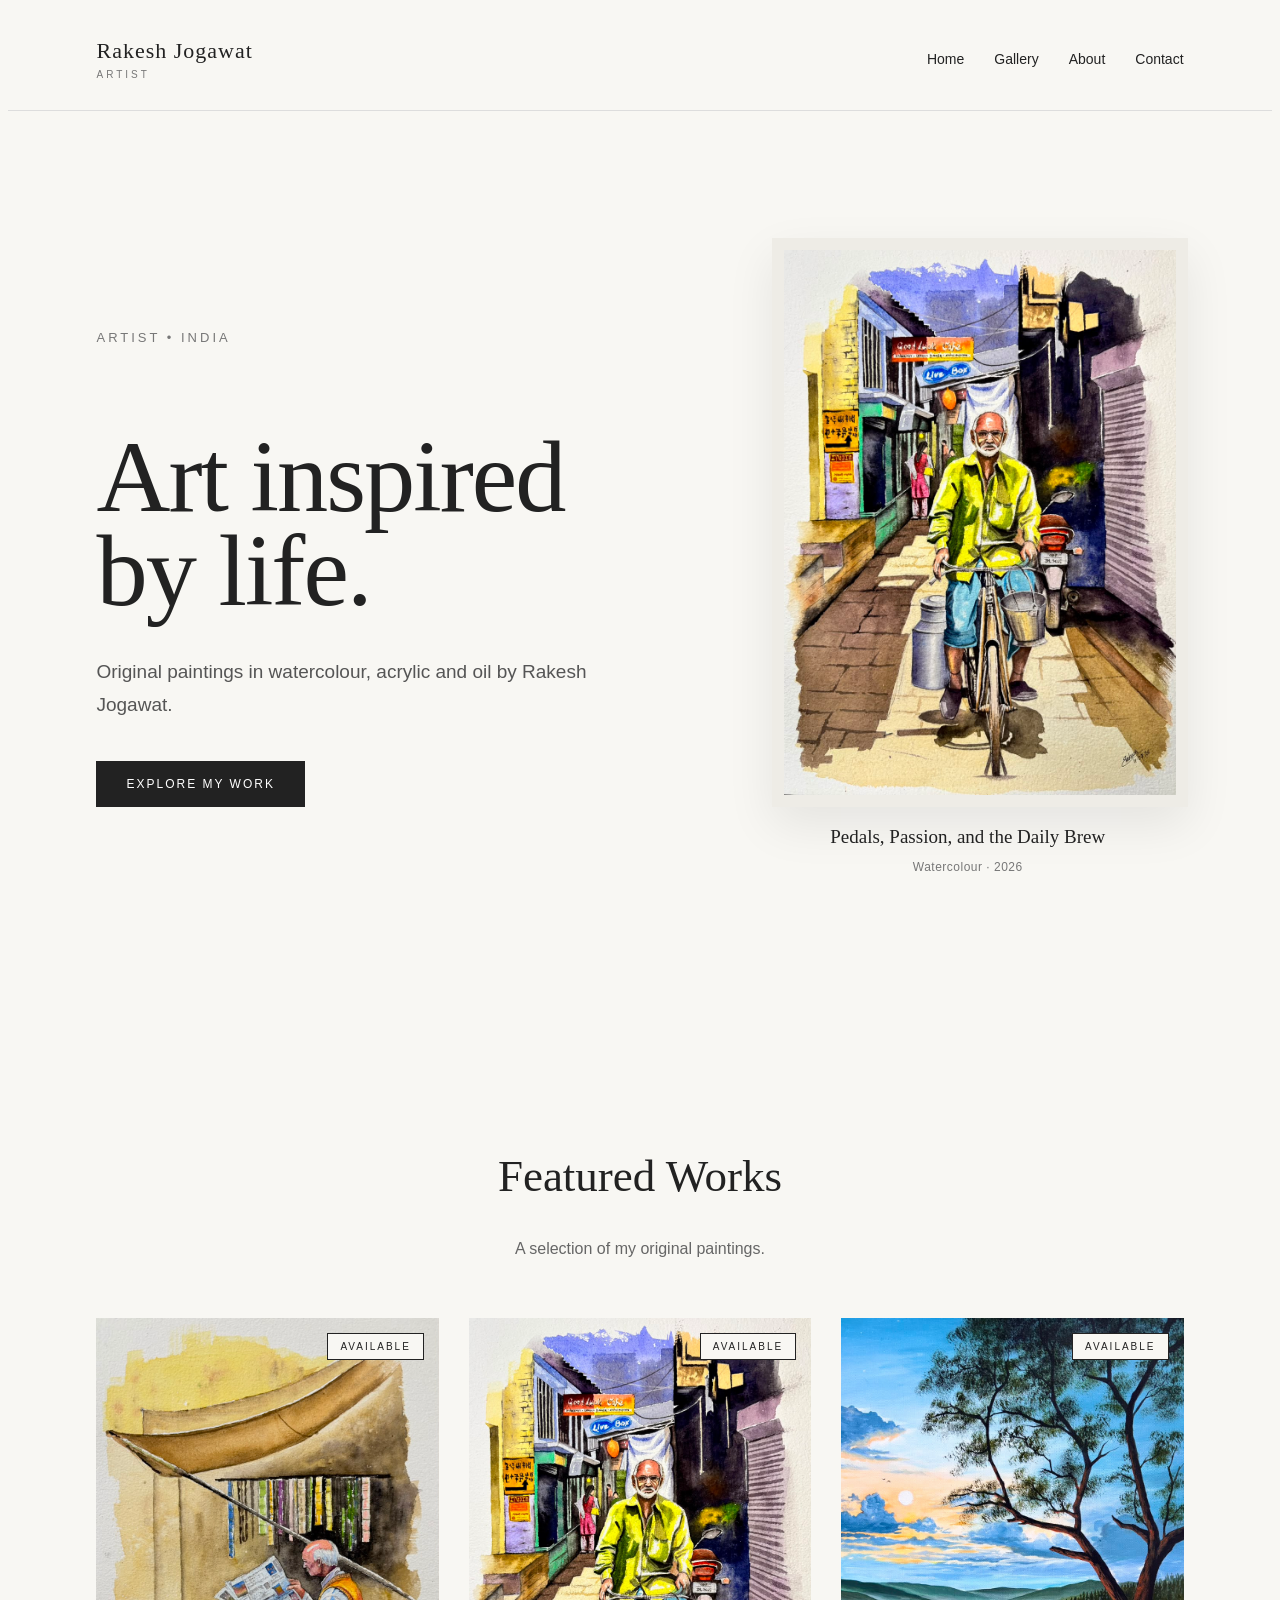
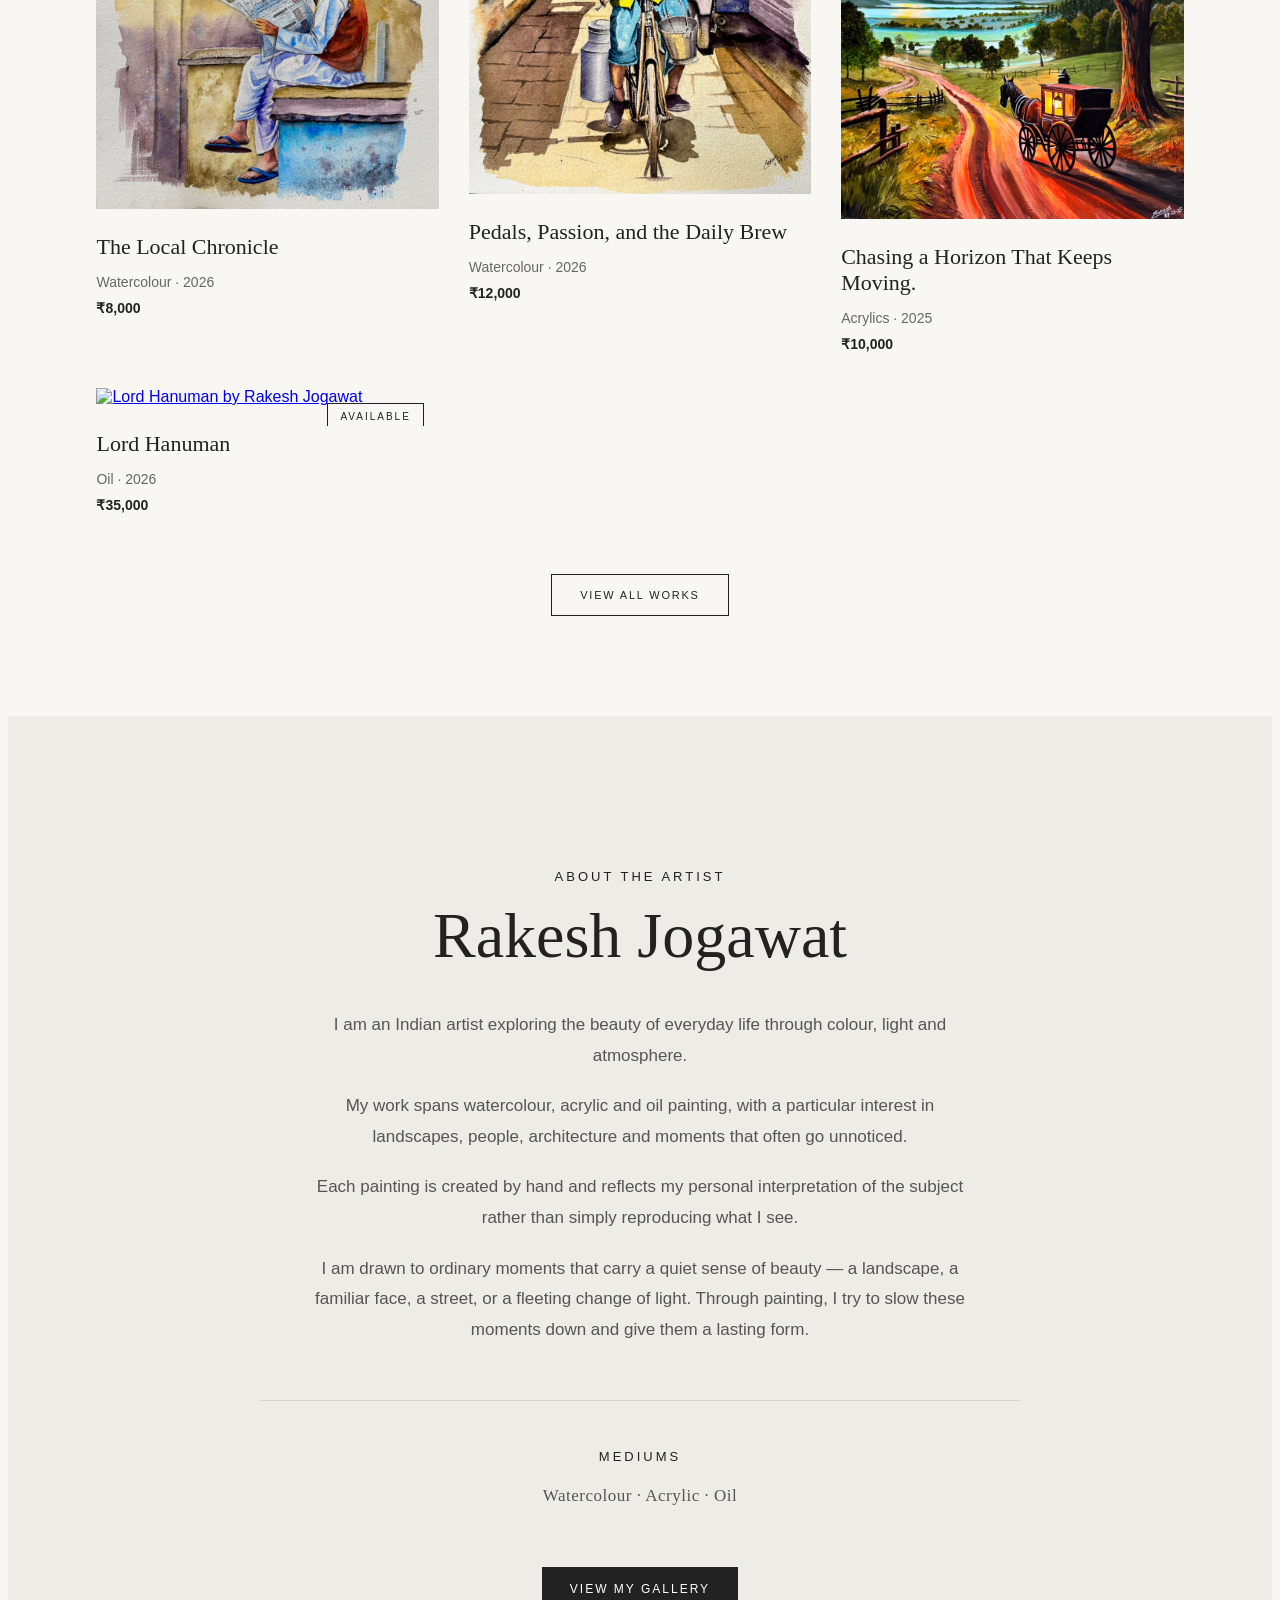
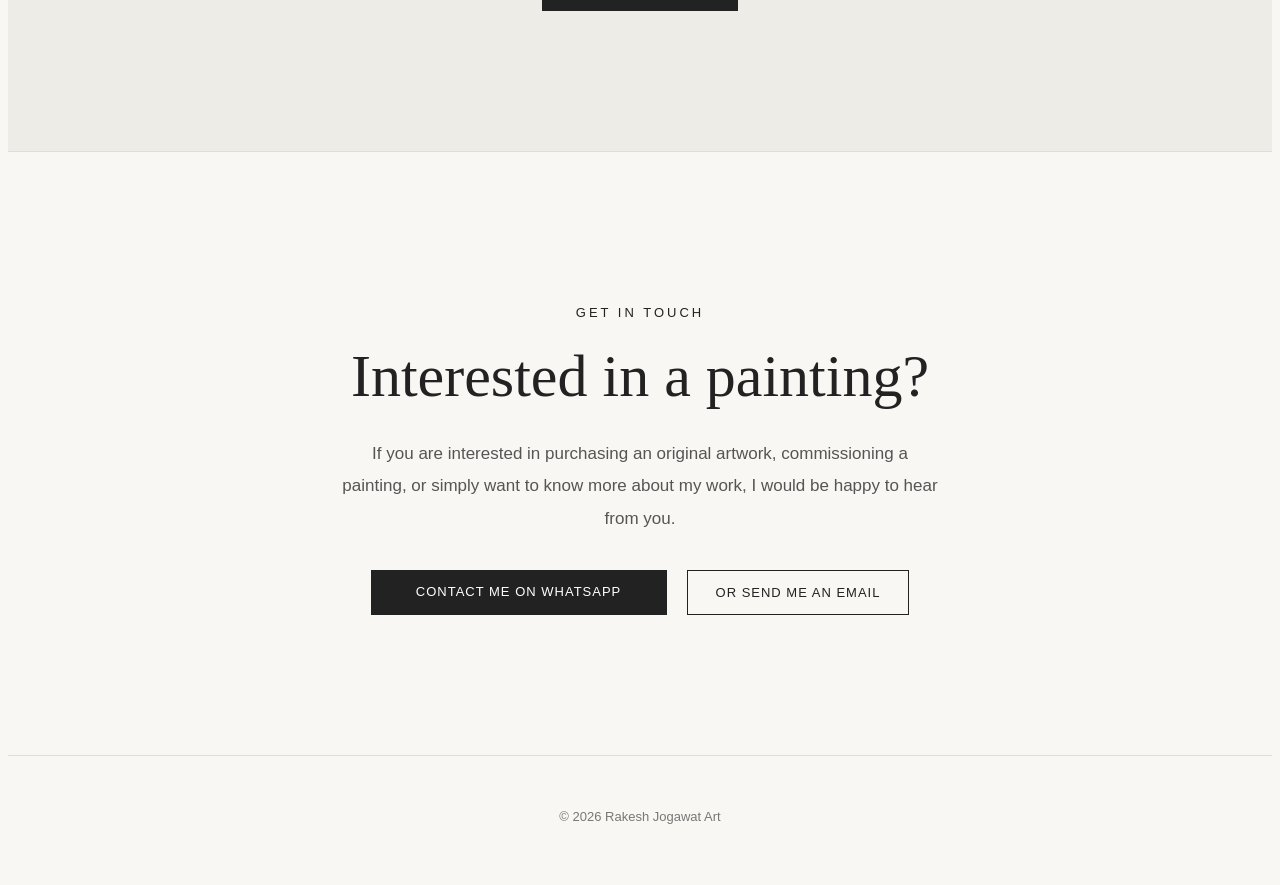
==== index.html @ c438cba0 "Add files via upload" ====
<!DOCTYPE html>
<html lang="en">

<head>

    <meta charset="UTF-8">

    <meta name="viewport" content="width=device-width, initial-scale=1.0">

    <title>Rakesh Jogawat | Artist</title>
    <meta
    name="description"
    content="Official website of Indian artist Rakesh Jogawat, featuring original watercolour, acrylic and oil paintings."
>

<meta
    name="keywords"
    content="Rakesh Jogawat, Indian artist, original paintings, watercolour paintings, acrylic paintings, oil paintings, Indian art"
>
<!-- Social Media Preview -->

<meta property="og:title" content="Rakesh Jogawat | Artist">

<meta
    property="og:description"
    content="Original watercolour, acrylic and oil paintings by Indian artist Rakesh Jogawat."
>

<meta
    property="og:image"
    content="images/painting2.jpeg"
>

<meta
    property="og:type"
    content="website"
>

<meta
    property="og:site_name"
    content="Rakesh Jogawat Art"
>

    <link rel="stylesheet" href="style.css">

</head>


<body>


<header>

    <div class="logo">

        Rakesh Jogawat

        <span>Artist</span>

    </div>


    <nav>

        <a href="index.html">Home</a>

        <a href="gallery.html">Gallery</a>

        <a href="#about">About</a>

        <a href="#contact">Contact</a>

    </nav>

</header>



<main>


    <!-- =========================
         HERO SECTION
    ========================== -->
<section class="hero">

    <div class="hero-text">

        <p class="small-heading">
            ARTIST • INDIA
        </p>

        <h1>
            Art inspired<br>
            by life.
        </h1>

        <p class="intro">
            Original paintings in watercolour,
            acrylic and oil by Rakesh Jogawat.
        </p>

        <a
            href="#gallery"
            class="hero-button"
        >
            EXPLORE MY WORK
        </a>

    </div>

<div class="hero-artwork">

    <a
        href="artwork.html?id=pedals-passion-daily-brew"
        class="hero-artwork-link"
    >

        <img
            src="images/painting2.jpeg"
            alt="Pedals, Passion, and the Daily Brew by Rakesh Jogawat"
        >

        <div class="hero-caption">

            <h3>
                Pedals, Passion, and the Daily Brew
            </h3>

            <p>
                Watercolour · 2026
            </p>

        </div>

    </a>

</div>
    </div>

</section>


    <!-- =========================
         FEATURED WORKS
    ========================== -->

<section
    class="featured"
    id="gallery"
>

    <h2>
        Featured Works
    </h2>


    <p class="section-description">
        A selection of my original paintings.
    </p>


  <div
    class="gallery"
    id="featured-gallery"
>
</div>


<a
    href="gallery.html"
    class="featured-gallery-button"
>
    VIEW ALL WORKS
</a>

</section>

    <!-- =========================
         ABOUT SECTION
    ========================== -->

    <section
        class="about"
        id="about"
    >

        <div class="about-text">


            <p class="small-heading">
                ABOUT THE ARTIST
            </p>


            <h2>
                Rakesh Jogawat
            </h2>


            <p>
                I am an Indian artist exploring the beauty of
                everyday life through colour, light and atmosphere.
            </p>


            <p>
                My work spans watercolour, acrylic and oil painting,
                with a particular interest in landscapes, people,
                architecture and moments that often go unnoticed.
            </p>


            <p>
                Each painting is created by hand and reflects my
                personal interpretation of the subject rather than
                simply reproducing what I see.
            </p>


            <p>
                I am drawn to ordinary moments that carry a quiet sense
                of beauty — a landscape, a familiar face, a street,
                or a fleeting change of light. Through painting, I try
                to slow these moments down and give them a lasting form.
            </p>



            <!-- Mediums -->

            <div class="about-mediums">

                <p class="small-heading">
                    MEDIUMS
                </p>


                <p class="medium-list">
                    Watercolour · Acrylic · Oil
                </p>

            </div>



            <!-- Gallery Button -->

            <a
                href="gallery.html"
                class="about-button"
            >
                VIEW MY GALLERY
            </a>


        </div>

    </section>



    <!-- =========================
         CONTACT SECTION
    ========================== -->

    <section
        class="contact"
        id="contact"
    >

        <div class="contact-text">


            <p class="small-heading">
                GET IN TOUCH
            </p>


            <h2>
                Interested in a painting?
            </h2>


            <p>
                If you are interested in purchasing an original artwork,
                commissioning a painting, or simply want to know more
                about my work, I would be happy to hear from you.
            </p>



          <div class="contact-links">

    <a
        href="https://wa.me/918005647209"
        target="_blank"
        class="contact-button"
    >
        CONTACT ME ON WHATSAPP
    </a>

    <a
        href="mailto:rakeshjogawat11@gmail.com"
        class="email-link"
    >
        OR SEND ME AN EMAIL
    </a>

</div>
        </div>

    </section>


</main>



<!-- =========================
     FOOTER
========================== -->

<footer>

    <p>
        © 2026 Rakesh Jogawat Art
    </p>

</footer>
<script src="artworks.js"></script>
<script src="script.js"></script>

</body>

</html>
---- style.css ----
```css
/* ================================
   RESET
================================ */

* {
    margin: 0;
    padding: 0;
    box-sizing: border-box;
}


/* ================================
   BODY
================================ */

body {
    font-family: Arial, sans-serif;
    color: #222;
    background: #f8f7f3;
}


/* ================================
   HEADER
================================ */

header {
    display: flex;
    justify-content: space-between;
    align-items: center;
    padding: 30px 7%;
    border-bottom: 1px solid #ddd;
}

.logo {
    font-family: Georgia, serif;
    font-size: 22px;
    font-weight: normal;
    letter-spacing: 1px;
}

.logo span {
    display: block;
    font-family: Arial, sans-serif;
    font-size: 10px;
    letter-spacing: 3px;
    text-transform: uppercase;
    margin-top: 5px;
    color: #777;
}

nav {
    display: flex;
    gap: 30px;
}

nav a {
    text-decoration: none;
    color: #222;
    font-size: 14px;
}

nav a:hover {
    color: #777;
}


/* ================================
   HERO SECTION
================================ */

.hero {
    min-height: 70vh;
    display: flex;
    align-items: center;
    padding: 80px 7%;
}

.hero-text {
    max-width: 650px;
}

.small-heading {
    font-size: 13px;
    letter-spacing: 3px;
    margin-bottom: 25px;
}

h1 {
    font-family: Georgia, serif;
    font-size: clamp(50px, 7vw, 100px);
    line-height: 0.95;
    font-weight: normal;
    margin-bottom: 35px;
}

.intro {
    font-size: 18px;
    line-height: 1.6;
    max-width: 500px;
    margin-bottom: 35px;
}

.hero-button {
    display: inline-block;
    background: #222;
    color: white;
    text-decoration: none;
    padding: 16px 30px;
    font-size: 12px;
    letter-spacing: 2px;
    transition: background 0.3s ease, transform 0.3s ease;
}

.hero-button:hover {
    background: #444;
    transform: translateY(-2px);
}


/* ================================
   FEATURED WORKS
================================ */

.featured {
    padding: 100px 7%;
    text-align: center;
}

.featured h2 {
    font-family: Georgia, serif;
    font-size: 45px;
    font-weight: normal;
}

.section-description {
    margin-top: 15px;
    color: #666;
}

.gallery {
    margin-top: 60px;
    display: grid;
    grid-template-columns: repeat(3, 1fr);
    gap: 30px;
    text-align: left;
}

.artwork {
    overflow: hidden;
}

.artwork img {
    width: 100%;
    display: block;
    margin-bottom: 20px;
    transition: transform 0.5s ease;
}

.artwork:hover img {
    transform: scale(1.03);
}

.artwork h3 {
    font-family: Georgia, serif;
    font-size: 22px;
    font-weight: normal;
    margin-top: 5px;
    margin-bottom: 8px;
}

.artwork p {
    font-size: 14px;
    color: #666;
    margin-bottom: 6px;
}

.artwork .price {
    color: #222;
    font-weight: bold;
    margin-top: 10px;
}


/* ================================
   ABOUT SECTION
================================ */

.about {
    padding: 140px 7%;
    background: #eeece6;
}

.about-text {
    max-width: 720px;
    margin: auto;
    text-align: center;
}

.about .small-heading {
    margin-bottom: 20px;
}

.about h2 {
    font-family: Georgia, serif;
    font-size: 60px;
    font-weight: normal;
    margin: 15px 0 40px;
}

.about p:not(.small-heading) {
    font-size: 17px;
    line-height: 1.9;
    color: #555;
    margin-bottom: 22px;
}

.about-text {
    max-width: 700px;
    margin: auto;
    text-align: center;
}

.about h2 {
    font-family: Georgia, serif;
    font-size: 55px;
    font-weight: normal;
    margin: 20px 0 35px;
}

.about p:not(.small-heading) {
    font-size: 17px;
    line-height: 1.8;
    color: #555;
    margin-bottom: 20px;
}


/* ================================
   GALLERY PAGE
================================ */

.gallery-page {
    max-width: 1400px;
    margin: 0 auto;
    padding: 100px 7%;
}

.gallery-heading {
    text-align: center;
    margin-bottom: 80px;
}

.gallery-heading h1 {
    font-family: Georgia, serif;
    font-size: 70px;
    font-weight: normal;
    margin: 20px 0;
}

.gallery-heading p:not(.small-heading) {
    color: #666;
    font-size: 17px;
}

.gallery-grid {
    display: grid;
    grid-template-columns: repeat(3, 1fr);
    gap: 30px;
    position: relative;
}

.gallery-item {
    overflow: hidden;
    opacity: 1;
    transform: scale(1);
    transition: opacity 0.3s ease, transform 0.3s ease;
}

.gallery-item a {
    display: block;
}

.gallery-item img {
    width: 100%;
    display: block;
    transition: transform 0.5s ease;
}

.gallery-item:hover img {
    transform: scale(1.03);
}

.gallery-item h3 {
    font-family: Georgia, serif;
    font-size: 22px;
    font-weight: normal;
    margin-top: 20px;
    margin-bottom: 8px;
}

.gallery-item p {
    font-size: 14px;
    color: #777;
    margin-bottom: 6px;
}

.gallery-item .gallery-price {
    color: #222;
    font-weight: bold;
    margin-top: 10px;
}


/* ================================
   GALLERY FILTERS
================================ */

.filters {
    display: flex;
    justify-content: center;
    gap: 12px;
    margin: 40px 0;
    flex-wrap: wrap;
}

.filter-btn {
    background: transparent;
    border: 1px solid #222;
    padding: 10px 20px;
    font-size: 14px;
    letter-spacing: 1px;
    cursor: pointer;
    transition: background 0.3s ease, color 0.3s ease;
}

.filter-btn:hover {
    background: #222;
    color: white;
}

.filter-btn.active {
    background: #222;
    color: white;
}


/* ================================
   SOLD BADGE
================================ */

.gallery-image {
    position: relative;
    overflow: hidden;
}

.sold-badge {
    position: absolute;
    top: 15px;
    right: 15px;
    background: #222;
    color: white;
    padding: 7px 12px;
    font-size: 11px;
    letter-spacing: 2px;
    z-index: 2;
}


/* ================================
   ARTWORK DETAIL PAGE
================================ */

.artwork-page {
    max-width: 1200px;
    margin: 80px auto;
    padding: 0 7%;
    display: grid;
    grid-template-columns: 1.2fr 0.8fr;
    gap: 80px;
    align-items: center;
}

.artwork-image img {
    width: 100%;
    display: block;
    border: 1px solid #e5e5e5;
}

.artwork-details h1 {
    font-family: Georgia, serif;
    font-size: 42px;
    font-weight: normal;
    margin-top: 10px;
    margin-bottom: 12px;
}

.artwork-details .medium {
    font-size: 16px;
    color: #777;
    margin-bottom: 30px;
}

.artwork-details .description {
    font-size: 16px;
    line-height: 1.8;
    color: #555;
    margin-bottom: 30px;
    max-width: 450px;
}

.artwork-details .details {
    border-top: 1px solid #ddd;
    border-bottom: 1px solid #ddd;
    padding: 20px 0;
    margin-bottom: 30px;
}

.artwork-details .details p {
    margin: 8px 0;
    font-size: 14px;
    color: #555;
}

.buy-section {
    margin-top: 30px;
}

.artwork-details .price {
    font-size: 26px;
    font-weight: bold;
    margin-bottom: 20px;
}


/* ================================
   BACK TO GALLERY
================================ */

.back-to-gallery {
    display: inline-block;
    margin-bottom: 30px;
    font-size: 14px;
    color: #555;
    text-decoration: none;
    transition: color 0.3s ease;
}

.back-to-gallery:hover {
    color: #000;
}


/* ================================
   WHATSAPP / ENQUIRY BUTTON
================================ */

.whatsapp-button {
    display: inline-block;
    padding: 14px 24px;
    background: #222;
    color: #fff;
    text-decoration: none;
    font-size: 13px;
    letter-spacing: 1px;
    transition: background 0.3s ease;
}

.whatsapp-button:hover {
    background: #555;
}


/* ================================
   FOOTER
================================ */

footer {
    padding: 40px 7%;
    text-align: center;
    border-top: 1px solid #ddd;
    font-size: 13px;
    color: #777;
}


/* ================================
   TABLET / MOBILE
================================ */

@media (max-width: 768px) {
        .contact {
        padding: 80px 5%;
    }

    .contact h2 {
        font-size: 42px;
    }

    header {
        padding: 20px 5%;
        flex-direction: column;
        gap: 20px;
    }

    nav {
        gap: 18px;
    }

    .hero {
        min-height: 60vh;
        padding: 60px 5%;
    }

    h1 {
        font-size: 55px;
    }

    .featured {
        padding: 70px 5%;
    }

    .gallery {
        grid-template-columns: 1fr;
        gap: 50px;
    }

    .gallery-page {
        padding: 60px 5%;
    }

    .gallery-heading {
        margin-bottom: 50px;
    }

    .gallery-heading h1 {
        font-size: 50px;
    }

    .gallery-grid {
        grid-template-columns: 1fr;
        gap: 50px;
    }

    .artwork-page {
        grid-template-columns: 1fr;
        gap: 40px;
        margin: 50px auto;
        padding: 0 5%;
    }

    .artwork-details h1 {
        font-size: 32px;
    }

    .artwork-details .description {
        font-size: 15px;
        line-height: 1.7;
    }

    .artwork-details .price {
        font-size: 24px;
    }

    .whatsapp-button {
        width: 100%;
        text-align: center;
        box-sizing: border-box;
    }

    .about {
        padding: 80px 5%;
    }

    .about h2 {
        font-size: 42px;
    }
}


/* ================================
   SMALL PHONES
================================ */

@media (max-width: 600px) {

    .filters {
        gap: 8px;
        margin: 30px 10px;
    }

    .filter-btn {
        padding: 8px 14px;
        font-size: 12px;
    }

    .gallery-heading h1 {
        font-size: 45px;
    }

    h1 {
        font-size: 48px;
    }
}
.about-mediums {
    margin-top: 45px;
    padding-top: 30px;
    border-top: 1px solid #d5d2ca;
}

.about-mediums .small-heading {
    margin-bottom: 12px;
}

.medium-list {
    font-family: Georgia, serif;
    font-size: 20px;
    color: #333;
}
.about-button {
    display: inline-block;
    margin-top: 35px;
    padding: 15px 28px;
    background: #222;
    color: #fff;
    text-decoration: none;
    font-size: 12px;
    letter-spacing: 2px;
    transition: background 0.3s ease, transform 0.3s ease;
}

.about-button:hover {
    background: #555;
    transform: translateY(-2px);
}
/* ================================
   CONTACT SECTION
================================ */

.contact {
    padding: 120px 7%;
    text-align: center;
    background: #f8f7f3;
}

.contact-text {
    max-width: 650px;
    margin: 0 auto;
}

.contact h2 {
    font-family: Georgia, serif;
    font-size: 55px;
    font-weight: normal;
    margin: 20px 0 30px;
}

.contact p:not(.small-heading) {
    font-size: 17px;
    line-height: 1.8;
    color: #555;
    margin-bottom: 35px;
}

.contact-button {
    display: inline-block;
    padding: 16px 28px;
    background: #222;
    color: white;
    text-decoration: none;
    font-size: 12px;
    letter-spacing: 2px;
    transition: background 0.3s ease, transform 0.3s ease;
}

.contact-button:hover {
    background: #555;
    transform: translateY(-2px);
}
.email-link {
    display: block;
    margin-top: 22px;
    color: #555;
    text-decoration: none;
    font-size: 13px;
    letter-spacing: 1px;
}

.email-link:hover {
    color: #222;
}
.contact {
    border-top: 1px solid #ddd;
}

.contact-button {
    min-width: 240px;
}

.email-link {
    transition: color 0.3s ease;
}
.gallery-item a {
    position: relative;
    z-index: 1;
    pointer-events: auto;
}
.contact {

    padding: 120px 7%;

    text-align: center;

    background: #f8f7f3;

}


.contact-text {

    max-width: 700px;

    margin: auto;

}


.contact h2 {

    font-family: Georgia, serif;

    font-size: 55px;

    font-weight: normal;

    margin: 20px 0 25px;

}


.contact-text > p:not(.small-heading) {

    font-size: 17px;

    line-height: 1.8;

    color: #555;

    margin-bottom: 35px;

}


.contact-links {

    display: flex;

    justify-content: center;

    gap: 20px;

    flex-wrap: wrap;

}


.contact-links a {

    display: inline-block;

    padding: 14px 28px;

    background: #222;

    color: white;

    text-decoration: none;

    font-size: 13px;

    letter-spacing: 1px;

    transition: background 0.3s ease;

}


.contact-links a:hover {

    background: #555;

}
.back-gallery {
    display: inline-block;
    margin-bottom: 25px;
    color: #666;
    text-decoration: none;
    font-size: 12px;
    letter-spacing: 1.5px;
    transition: color 0.3s ease;
}

.back-gallery:hover {
    color: #222;
}
@media (max-width: 600px) {

    .about-button,
    .contact-button,
    .email-link {

        display: block;

        width: 100%;

        max-width: 320px;

        margin-left: auto;

        margin-right: auto;

        text-align: center;

        box-sizing: border-box;

    }

    .email-link {

        margin-top: 15px;

    }

}
.available-badge {

    position: absolute;

    top: 15px;

    right: 15px;

    background: #f8f7f3;

    color: #222;

    padding: 7px 12px;

    font-size: 10px;

    letter-spacing: 2px;

    border: 1px solid #222;

    z-index: 2;

}
/* =========================
   VERSION 2 ARTWORK PAGE
========================= */

.artwork-page {
    max-width: 1300px;
    margin: 100px auto;
    padding: 0 7%;
    display: grid;
    grid-template-columns: 1.15fr 0.85fr;
    gap: 90px;
    align-items: start;
}

.artwork-image {
    position: sticky;
    top: 40px;
}

.artwork-image img {
    width: 100%;
    height: auto;
    display: block;
}

.artwork-details {
    padding-top: 20px;
}

.back-gallery {
    display: inline-block;
    margin-bottom: 35px;
    color: #777;
    text-decoration: none;
    font-size: 12px;
    letter-spacing: 1.5px;
    transition: color 0.3s ease;
}

.back-gallery:hover {
    color: #222;
}

.artwork-details .small-heading {
    margin-bottom: 15px;
}

.artwork-details h1 {
    font-family: Georgia, serif;
    font-size: 52px;
    line-height: 1.05;
    font-weight: normal;
    margin: 10px 0 18px;
}

.artwork-details .medium {
    font-size: 16px;
    color: #777;
    margin-bottom: 30px;
}

.artwork-details .description {
    max-width: 500px;
    font-size: 16px;
    line-height: 1.8;
    color: #555;
    margin-bottom: 35px;
}

.artwork-details .details {
    border-top: 1px solid #ddd;
    border-bottom: 1px solid #ddd;
    padding: 20px 0;
    margin-bottom: 35px;
}

.artwork-details .details p {
    margin: 10px 0;
    font-size: 14px;
}

.artwork-details .buy-section {
    margin-top: 30px;
}

.artwork-details .price {
    font-family: Georgia, serif;
    font-size: 32px;
    font-weight: normal;
    margin-bottom: 22px;
}

.whatsapp-button {
    display: inline-block;
    padding: 16px 28px;
    background: #222;
    color: #fff;
    text-decoration: none;
    font-size: 12px;
    letter-spacing: 1.5px;
    transition: background 0.3s ease;
}

.whatsapp-button:hover {
    background: #555;
}


/* Mobile */

@media (max-width: 768px) {

    .artwork-page {
        grid-template-columns: 1fr;
        gap: 45px;
        margin: 60px auto;
        padding: 0 5%;
    }

    .artwork-image {
        position: static;
    }

    .artwork-details {
        padding-top: 0;
    }

    .artwork-details h1 {
        font-size: 42px;
    }

    .whatsapp-button {
        width: 100%;
        text-align: center;
        box-sizing: border-box;
    }

}
/* =========================
   HOMEPAGE ARTWORK LINKS
========================= */

.artwork-link {
    display: block;
    color: inherit;
    text-decoration: none;
}

.artwork-link .artwork {
    cursor: pointer;
}

.artwork-link:hover h3 {
    text-decoration: underline;
    text-underline-offset: 5px;
}

.artwork-link:hover img {
    transform: scale(1.03);
}
/* =========================
   HOMEPAGE AVAILABLE BADGE
========================= */

.home-image {
    position: relative;
    overflow: hidden;
}

.home-image img {
    width: 100%;
    display: block;
    transition: transform 0.5s ease;
}

.home-available-badge {
    position: absolute;
    top: 15px;
    right: 15px;
    background: #f8f7f3;
    color: #222;
    padding: 7px 12px;
    font-size: 10px;
    letter-spacing: 2px;
    border: 1px solid #222;
    z-index: 2;
}
/* =========================
   ARTWORK LIGHTBOX
========================= */

.artwork-image img {
    cursor: zoom-in;
}


.lightbox {

    position: fixed;

    inset: 0;

    background: rgba(0, 0, 0, 0.9);

    display: none;

    align-items: center;

    justify-content: center;

    padding: 40px;

    z-index: 9999;

}


.lightbox.active {

    display: flex;

}


.lightbox img {

    max-width: 90vw;

    max-height: 90vh;

    width: auto;

    height: auto;

    object-fit: contain;

}


.lightbox-close {

    position: absolute;

    top: 20px;

    right: 30px;

    background: none;

    border: none;

    color: white;

    font-size: 40px;

    font-weight: normal;

    cursor: pointer;

    line-height: 1;

}


.lightbox-close:hover {

    opacity: 0.7;

}
/* =========================
   ARTWORK NAVIGATION
========================= */

.artwork-navigation {
    display: flex;
    justify-content: space-between;
    align-items: center;
    gap: 20px;
    margin-bottom: 35px;
}

.artwork-navigation .back-gallery,
.artwork-navigation .next-artwork {
    color: #777;
    text-decoration: none;
    font-size: 12px;
    letter-spacing: 1.5px;
    transition: color 0.3s ease;
}

.artwork-navigation .back-gallery:hover,
.artwork-navigation .next-artwork:hover {
    color: #222;
}

.next-artwork {
    margin-left: auto;
}

@media (max-width: 600px) {

    .artwork-navigation {
        gap: 10px;
    }

    .artwork-navigation .back-gallery,
    .artwork-navigation .next-artwork {
        font-size: 10px;
        letter-spacing: 1px;
    }

}
/* =========================
   GALLERY AVAILABLE BADGE
========================= */

.available-badge {
    position: absolute;
    top: 15px;
    right: 15px;
    background: #f8f7f3;
    color: #222;
    padding: 7px 12px;
    font-size: 10px;
    letter-spacing: 2px;
    border: 1px solid #222;
    z-index: 2;
}

/* =========================
   GALLERY — REFINED ARTWORK HOVER
========================= */

.gallery-item {
    transition: transform 0.35s ease;
}

.gallery-item:hover {
    transform: translateY(-4px);
}

.gallery-image {
    background: #eeece6;
}

.gallery-image img {
    transition: transform 0.6s ease;
}

.gallery-item:hover .gallery-image img {
    transform: scale(1.025);
}

.gallery-item h3 {
    transition: color 0.3s ease;
}

.gallery-item:hover h3 {
    color: #555;
}
/* =========================
   GALLERY — IMAGE PRESENTATION
========================= */

.gallery-image {
    display: flex;
    align-items: center;
    justify-content: center;
    background: #eeece6;
    aspect-ratio: 4 / 5;
    overflow: hidden;
}

.gallery-image img {
    width: 100%;
    height: 100%;
    object-fit: contain;
    display: block;
}
/* =========================
   GALLERY — ARTWORK INFORMATION
========================= */

.gallery-item h3 {
    font-family: Georgia, serif;
    font-size: 23px;
    font-weight: normal;
    line-height: 1.25;
    margin-top: 22px;
    margin-bottom: 8px;
}

.gallery-item p {
    font-size: 13px;
    letter-spacing: 0.3px;
    color: #777;
    margin-bottom: 7px;
}

.gallery-item .gallery-price {
    color: #222;
    font-size: 14px;
    font-weight: normal;
    margin-top: 12px;
    letter-spacing: 0.5px;
}
/* =========================
   GALLERY — REFINED SPACING
========================= */

.gallery-grid {
    column-gap: 35px;
    row-gap: 55px;
}
/* =========================
   GALLERY — HEADING REFINEMENT
========================= */

.gallery-heading {
    max-width: 700px;
    margin-left: auto;
    margin-right: auto;
    margin-bottom: 55px;
}

.gallery-heading .small-heading {
    margin-bottom: 18px;
    color: #777;
}

.gallery-heading h1 {
    font-size: clamp(48px, 6vw, 78px);
    line-height: 1;
    margin-bottom: 20px;
}

.gallery-heading p:not(.small-heading) {
    max-width: 520px;
    margin-left: auto;
    margin-right: auto;
    line-height: 1.6;
}


/* =========================
   GALLERY — FILTER REFINEMENT
========================= */

.filters {
    margin-top: 0;
    margin-bottom: 60px;
    gap: 10px;
}

.filter-btn {
    padding: 11px 20px;
    font-size: 11px;
    letter-spacing: 1.2px;
    text-transform: uppercase;
}
/* =========================
   GALLERY — MOBILE REFINEMENT
========================= */

@media (max-width: 768px) {

    .gallery-page {
        padding-left: 5%;
        padding-right: 5%;
    }

    .gallery-heading {
        margin-bottom: 40px;
    }

    .gallery-heading h1 {
        font-size: 48px;
    }

    .gallery-heading p:not(.small-heading) {
        font-size: 15px;
    }

    .gallery-grid {
        column-gap: 0;
        row-gap: 55px;
    }

    .gallery-item h3 {
        font-size: 21px;
        margin-top: 18px;
    }

    .gallery-item p {
        font-size: 13px;
    }

    .filters {
        margin-left: 0;
        margin-right: 0;
        margin-bottom: 45px;
    }

    .filter-btn {
        padding: 9px 15px;
    }

}
/* =========================
   HOME — HERO REFINEMENT
========================= */

.hero {
    min-height: 78vh;
    padding-top: 100px;
    padding-bottom: 100px;
}

.hero-text {
    max-width: 720px;
}

.hero .small-heading {
    color: #777;
    margin-bottom: 28px;
}

.hero h1 {
    font-size: clamp(58px, 8vw, 110px);
    line-height: 0.92;
    letter-spacing: -2px;
    margin-bottom: 38px;
}

.hero .intro {
    font-size: 19px;
    line-height: 1.7;
    color: #555;
    max-width: 520px;
}

.hero-button {
    margin-top: 5px;
    transition: background 0.3s ease, transform 0.3s ease;
}

.hero-button:hover {
    transform: translateY(-3px);
}
/* =========================
   HOME — HERO ARTWORK
========================= */

.hero {
    display: grid;
    grid-template-columns: 1fr 0.75fr;
    gap: 80px;
    align-items: center;
}

.hero-artwork {
    display: flex;
    justify-content: center;
    align-items: center;
}

.hero-artwork img {
    width: 100%;
    max-width: 500px;
    max-height: 620px;
    object-fit: contain;
    display: block;
    transition: transform 0.6s ease;
}

.hero-artwork img:hover {
    transform: scale(1.015);
}


/* =========================
   HERO — MOBILE
========================= */

@media (max-width: 768px) {

    .hero {
        grid-template-columns: 1fr;
        gap: 50px;
        min-height: auto;
    }

    .hero-artwork {
        order: 2;
    }

    .hero-artwork img {
        max-width: 100%;
        max-height: 500px;
    }

}
/* =========================
   HERO — GALLERY PRESENTATION
========================= */

.hero-artwork {
    padding: 20px;
}

.hero-artwork img {
    background: #eeece6;
    padding: 12px;
    box-shadow: 0 18px 45px rgba(0, 0, 0, 0.08);
}
/* =========================
   HERO — ARTWORK CAPTION
========================= */

.hero-caption {
    text-align: center;
    margin-top: 18px;
}

.hero-caption h3 {
    font-family: Georgia, serif;
    font-size: 19px;
    font-weight: normal;
    margin-bottom: 6px;
}

.hero-caption p {
    font-size: 12px;
    color: #777;
    letter-spacing: 0.5px;
}
/* =========================
   HERO — CLICKABLE ARTWORK
========================= */

.hero-artwork-link {
    display: block;
    color: inherit;
    text-decoration: none;
}

.hero-artwork-link:hover img {
    transform: scale(1.015);
}

.hero-artwork-link:hover .hero-caption h3 {
    color: #555;
}

.hero-caption h3 {
    transition: color 0.3s ease;
}
/* =========================
   FEATURED WORKS — GALLERY LINK
========================= */

.featured-gallery-button {
    display: inline-block;
    margin-top: 55px;
    padding: 14px 28px;
    border: 1px solid #222;
    color: #222;
    text-decoration: none;
    font-size: 11px;
    letter-spacing: 1.8px;
    transition: background 0.3s ease, color 0.3s ease;
}

.featured-gallery-button:hover {
    background: #222;
    color: #fff;
}
/* =========================
   ABOUT — ARTIST STATEMENT
========================= */

.about-text {
    max-width: 760px;
}

.about h2 {
    font-size: clamp(44px, 6vw, 64px);
    line-height: 1;
    margin-bottom: 42px;
}

.about p:not(.small-heading):not(.medium-list) {
    max-width: 680px;
    margin-left: auto;
    margin-right: auto;
}

.about-mediums {
    margin-top: 55px;
    padding-top: 35px;
}

.medium-list {
    letter-spacing: 0.5px;
}
/* =========================
   CONTACT — FINAL CTA
========================= */

.contact {
    padding-top: 140px;
    padding-bottom: 140px;
}

.contact-text {
    max-width: 720px;
}

.contact h2 {
    font-size: clamp(42px, 6vw, 60px);
    line-height: 1.05;
    margin-bottom: 30px;
}

.contact-text > p:not(.small-heading) {
    max-width: 600px;
    margin-left: auto;
    margin-right: auto;
    line-height: 1.9;
}

.contact-links {
    margin-top: 10px;
}

.contact-links a {
    transition: background 0.3s ease, transform 0.3s ease;
}

.contact-links a:hover {
    transform: translateY(-2px);
}
/* =========================
   CONTACT — LINK BUTTONS
========================= */

.contact-links .email-link {
    display: inline-block;
    margin-top: 0;
    background: transparent;
    color: #222;
    border: 1px solid #222;
    padding: 14px 28px;
    font-size: 13px;
    letter-spacing: 1px;
}

.contact-links .email-link:hover {
    background: #222;
    color: #fff;
}
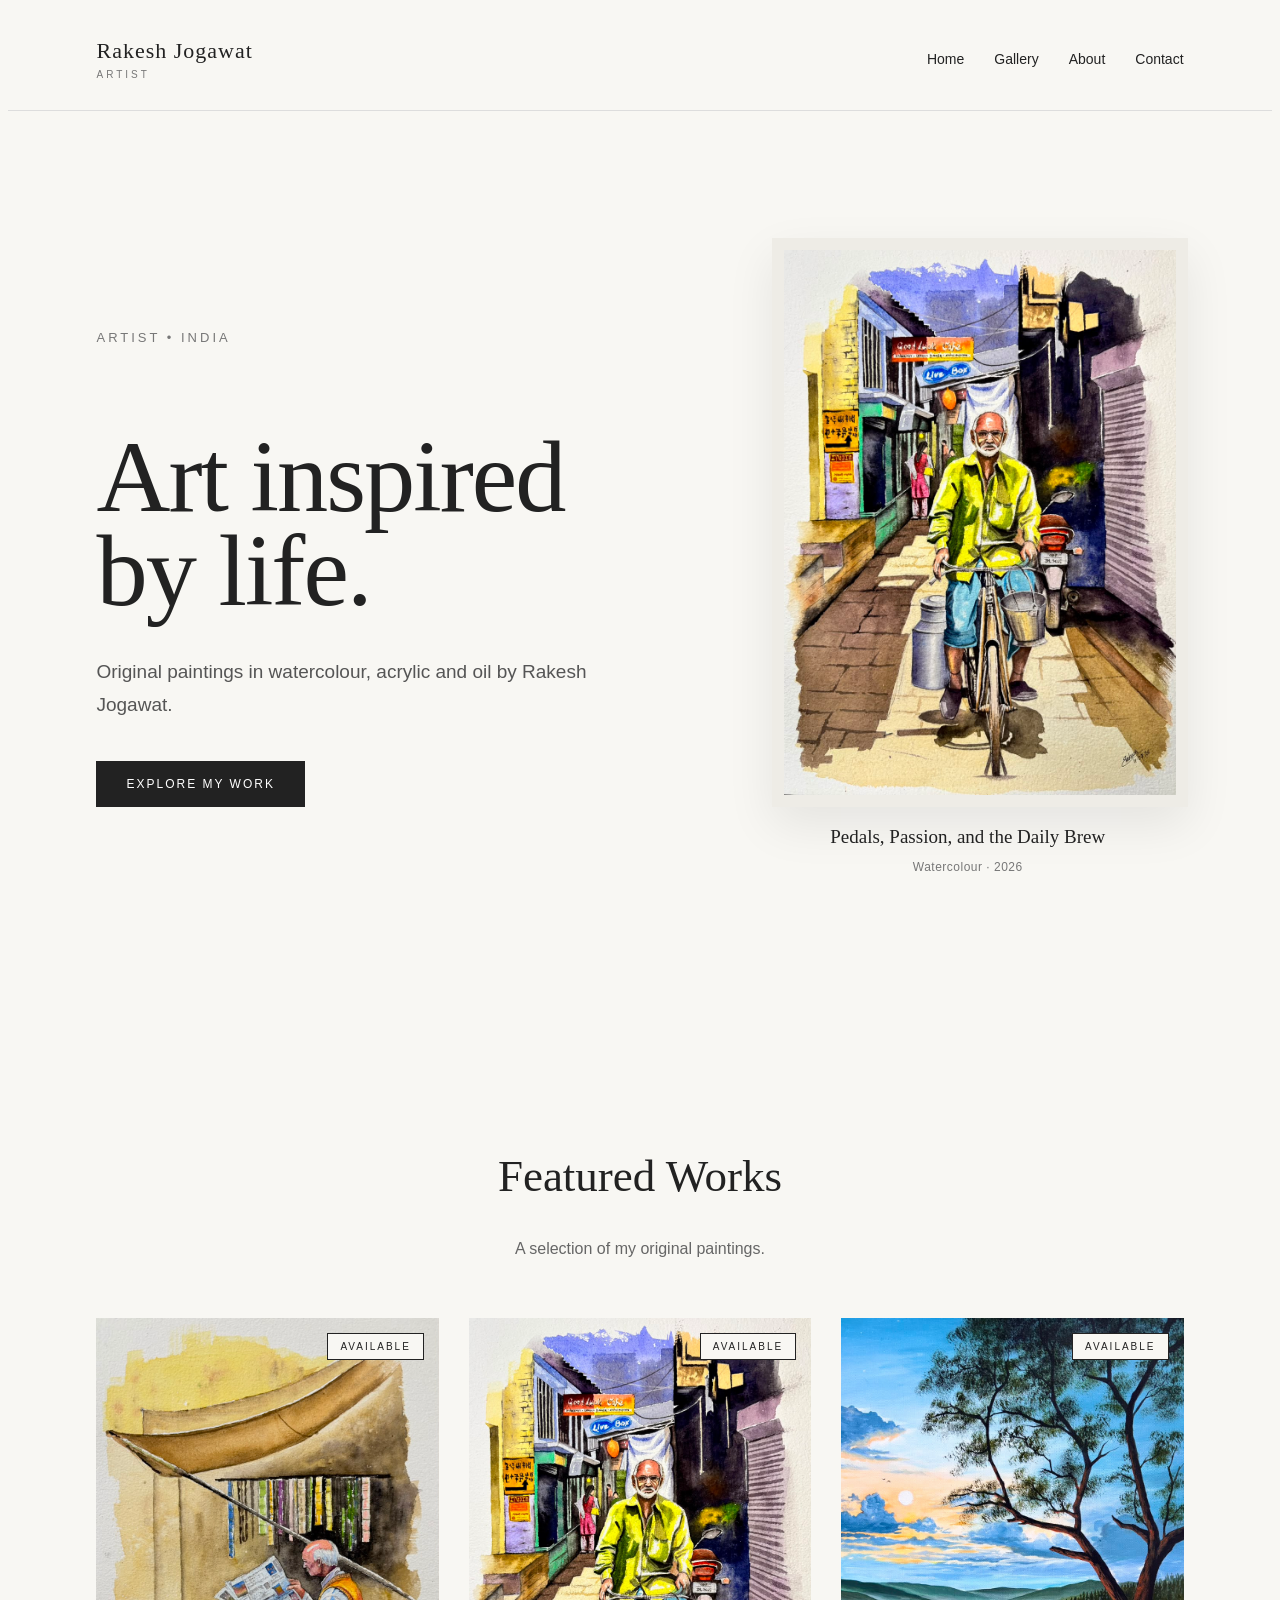
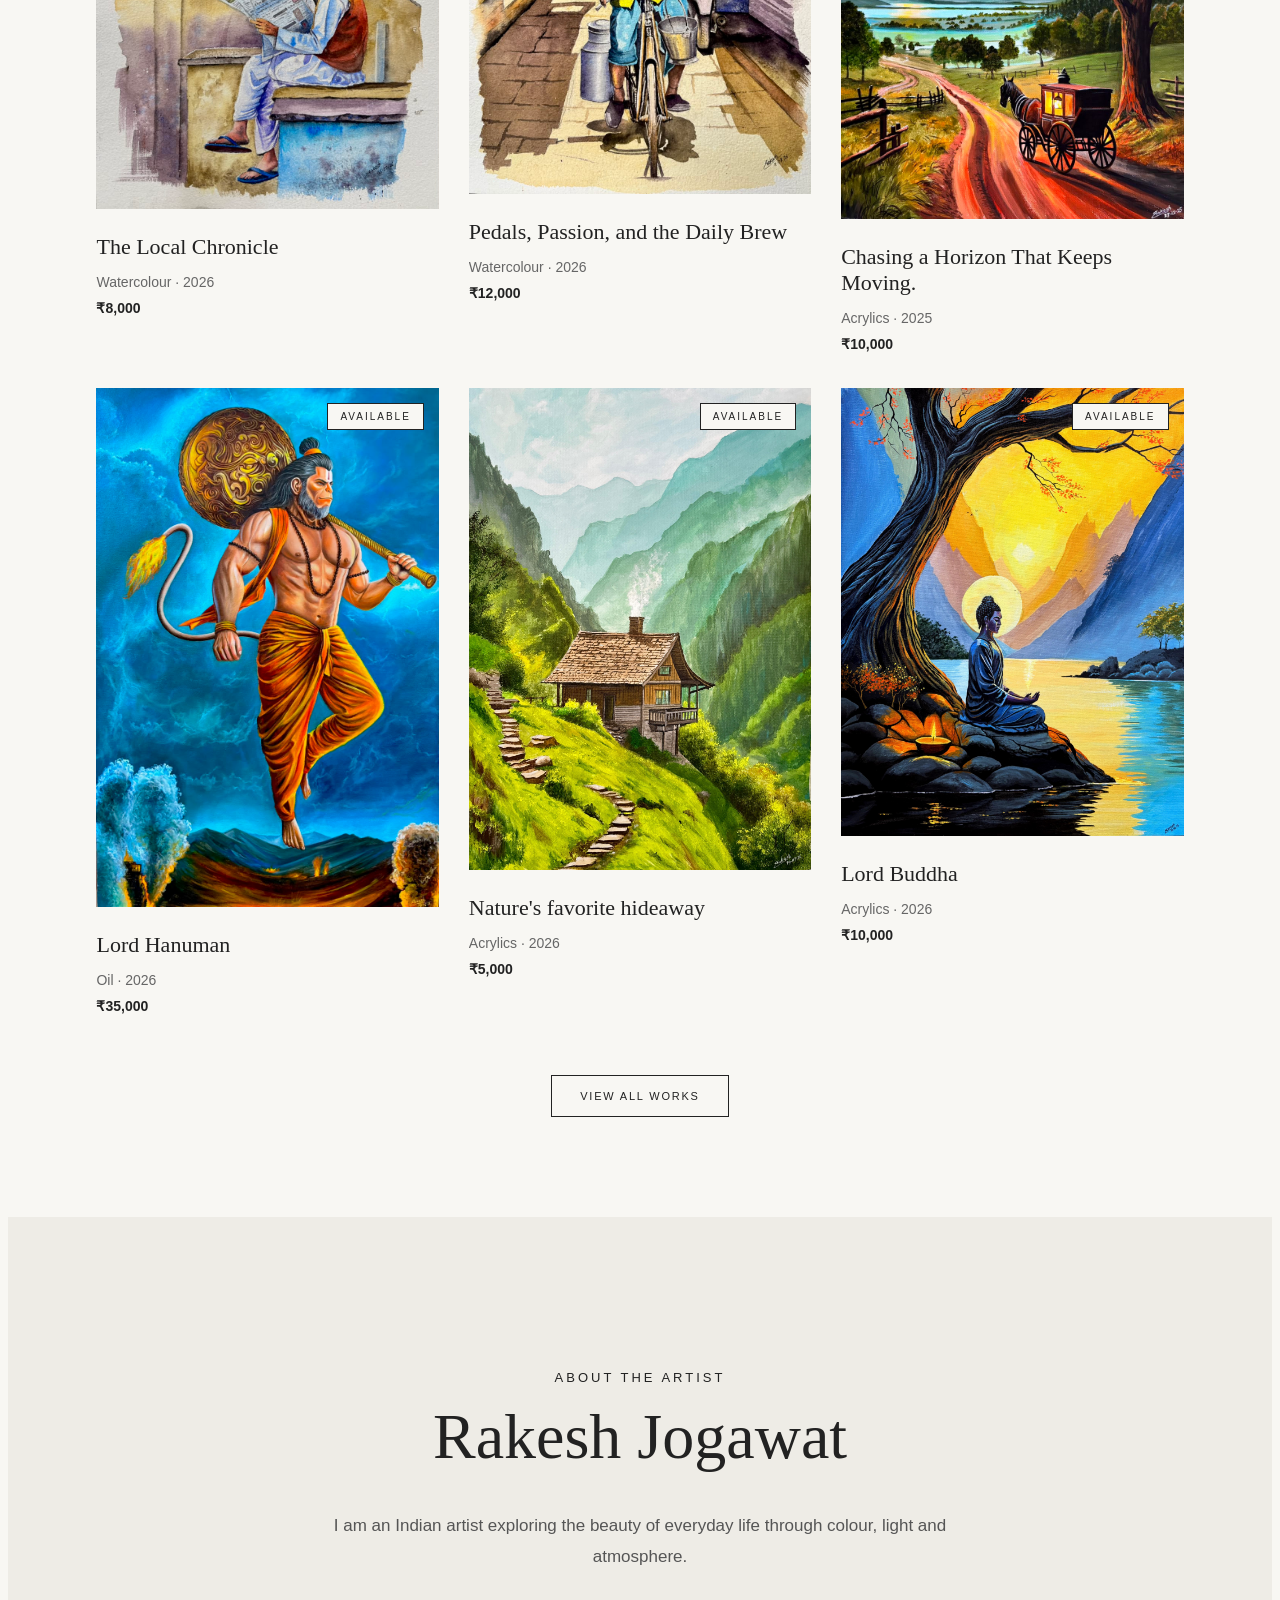
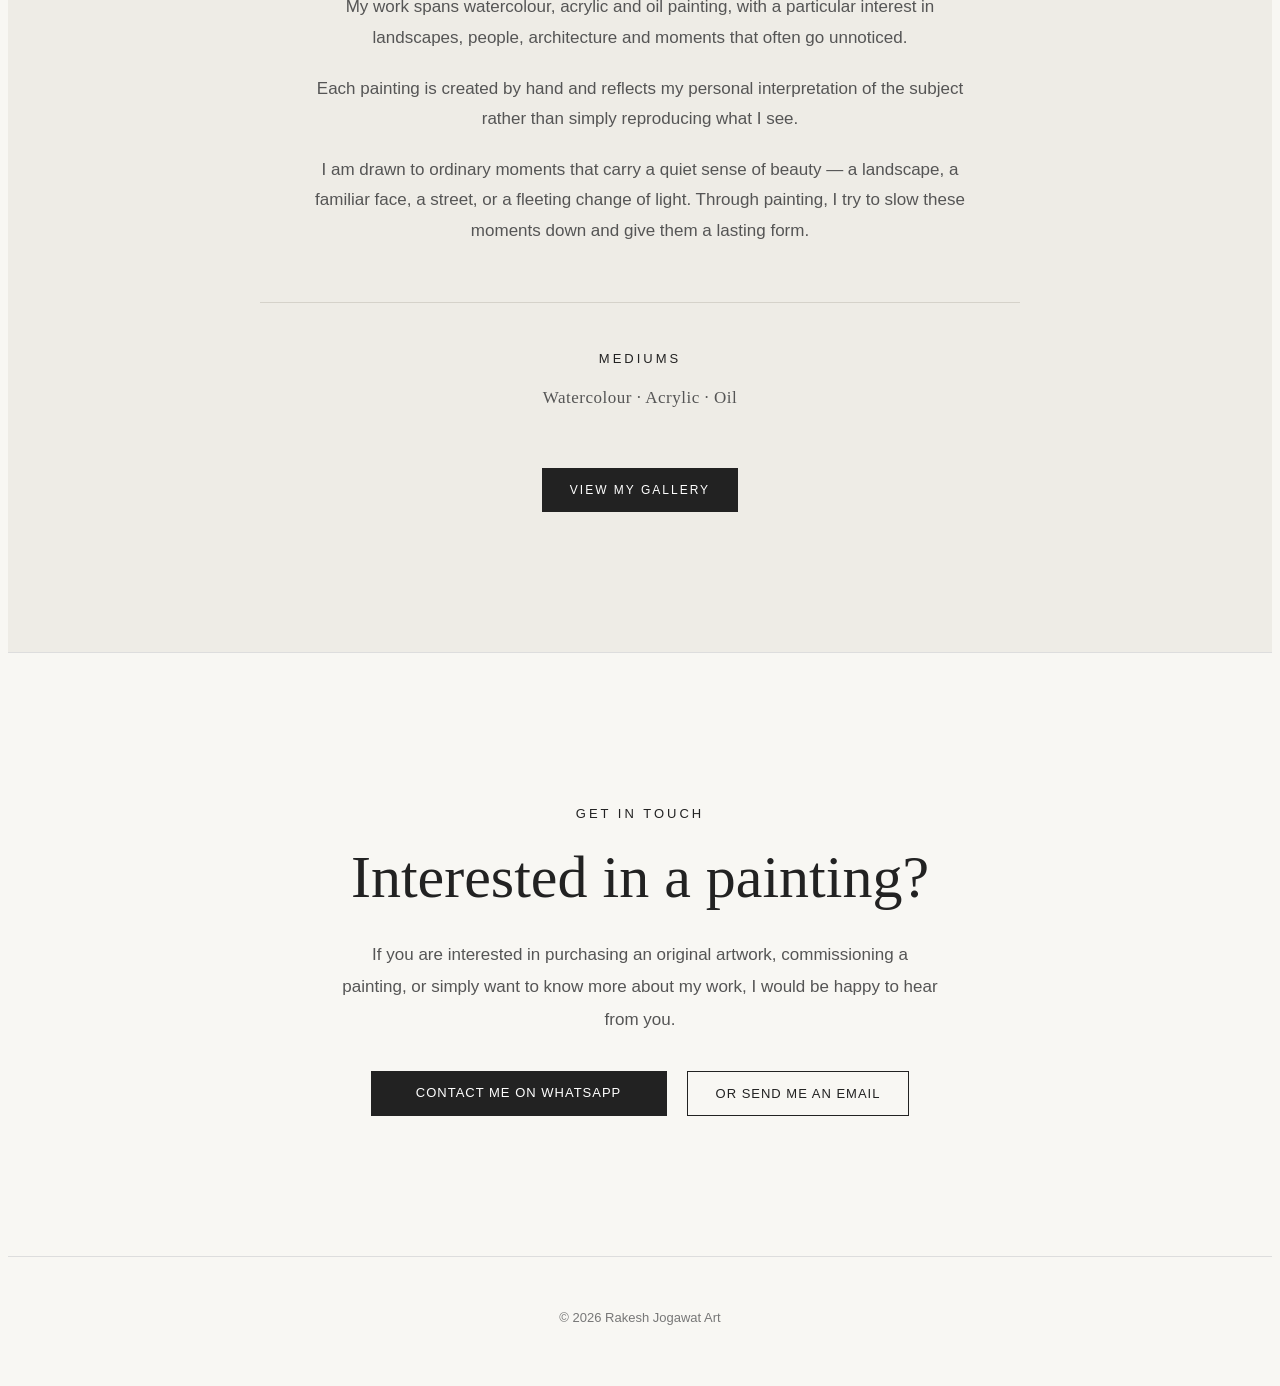
==== commit 001ef933: "Update index.html" ====
--- a/index.html
+++ b/index.html
@@ -2,6 +2,15 @@
 <html lang="en">
 
 <head>
+ <!-- Google Analytics -->
+    <script async src="https://www.googletagmanager.com/gtag/js?id=G-JGR155JRKT"></script>
+    <script>
+        window.dataLayer = window.dataLayer || [];
+        function gtag(){dataLayer.push(arguments);}
+        gtag('js', new Date());
+
+        gtag('config', 'G-JGR155JRKT');
+    </script>
 
     <meta charset="UTF-8">
 
@@ -333,4 +342,4 @@
 
 </body>
 
-</html>+</html>
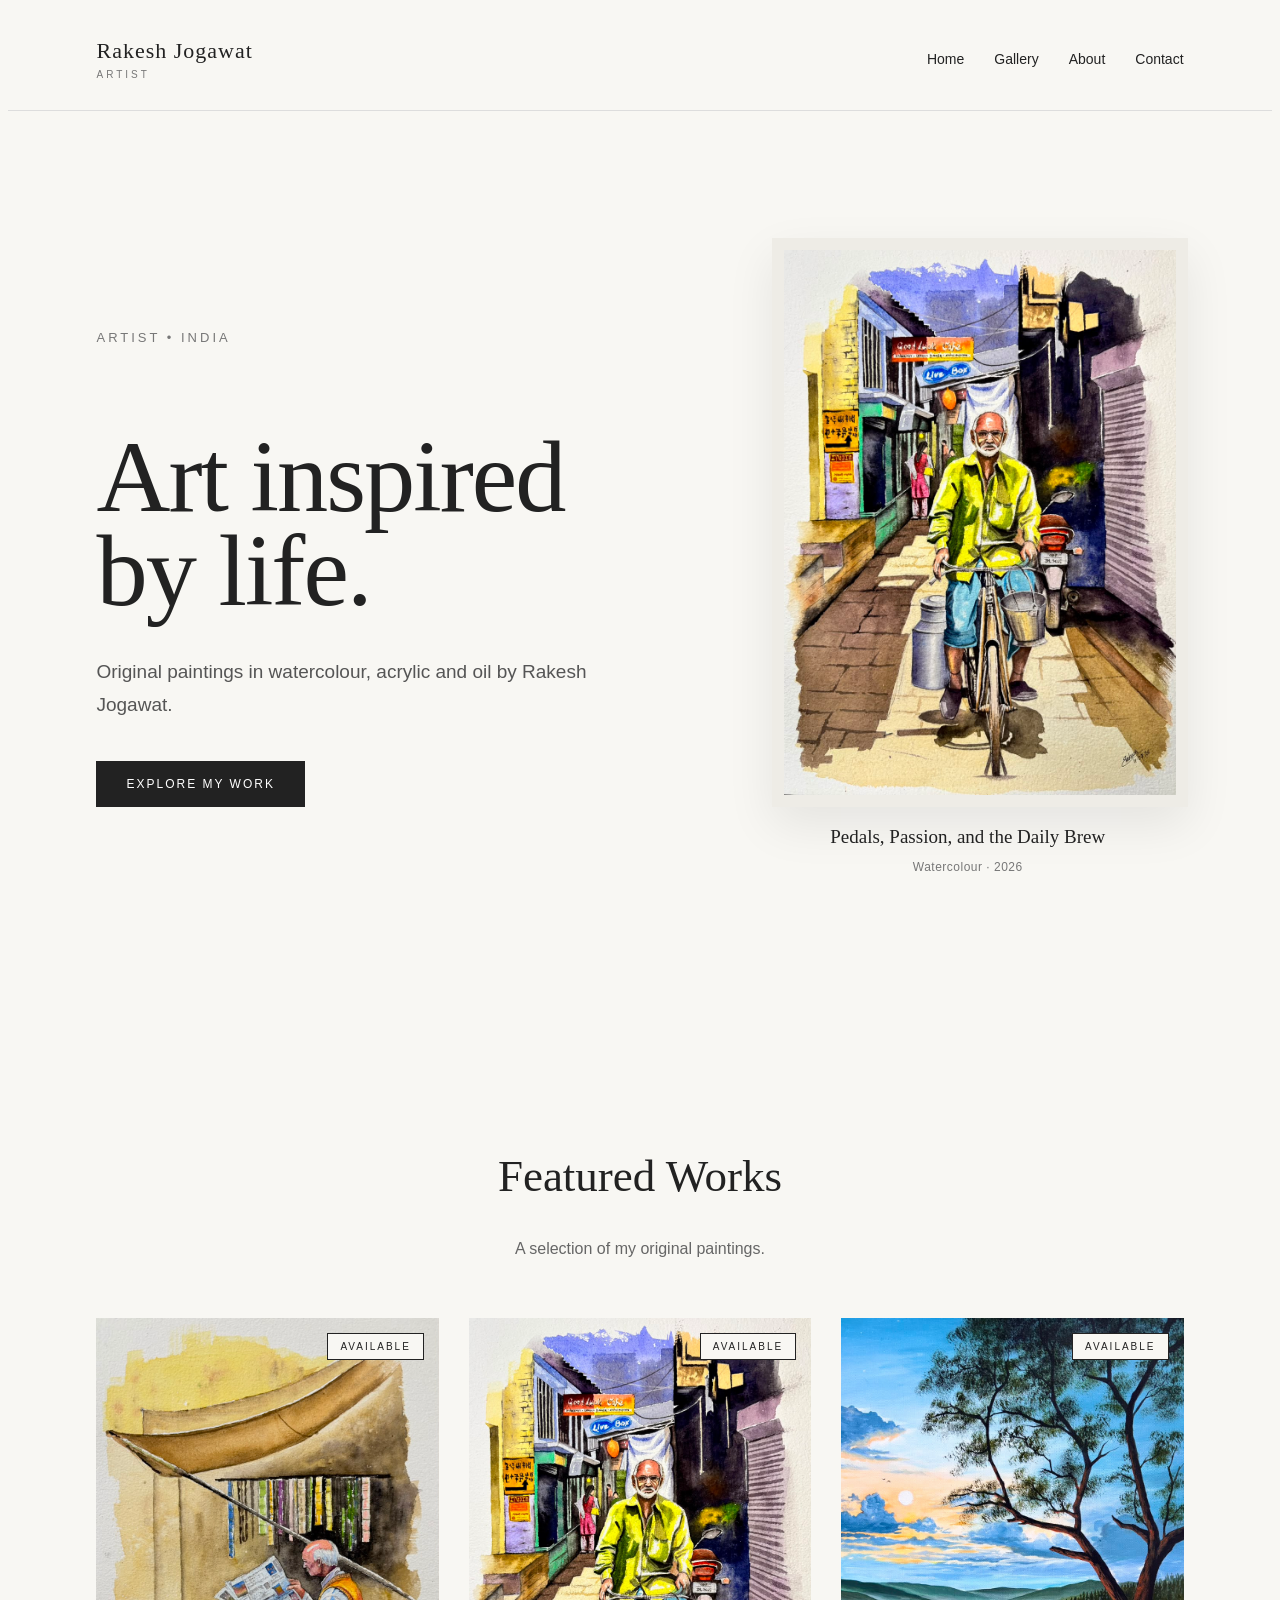
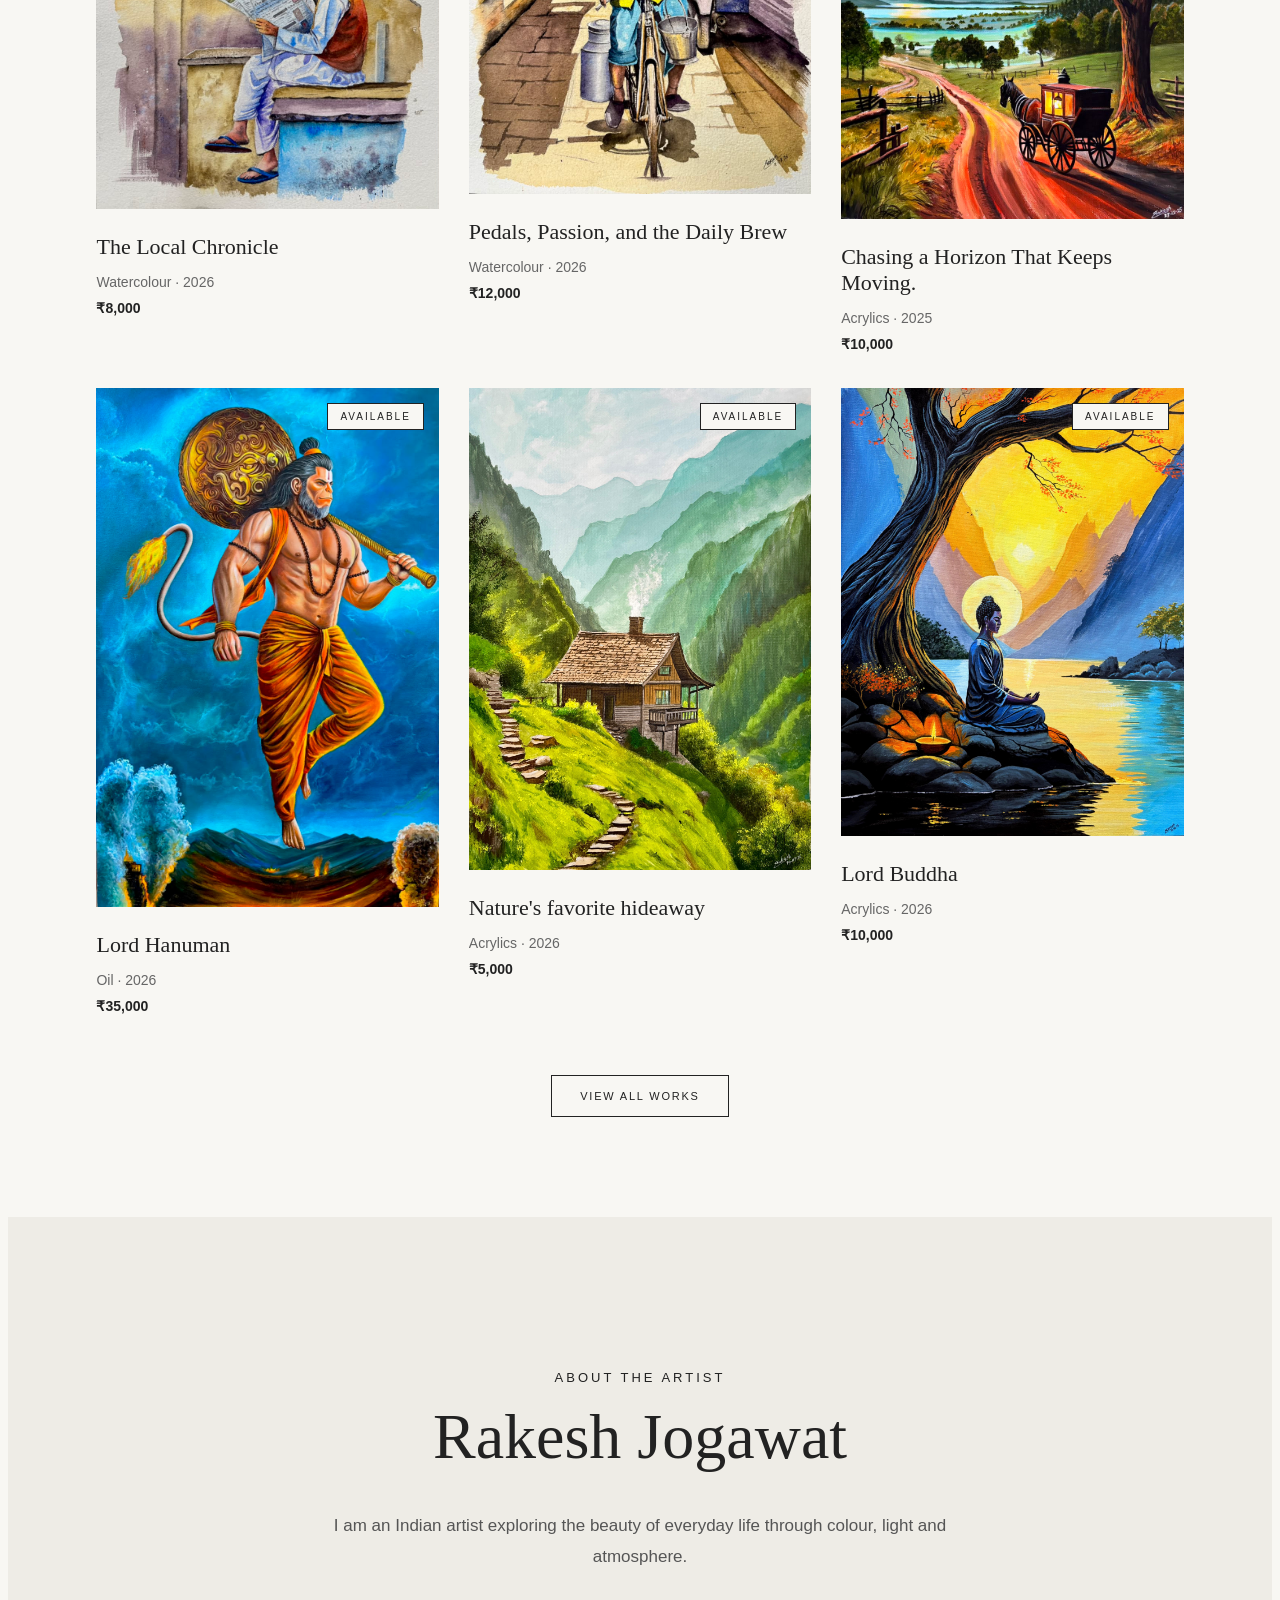
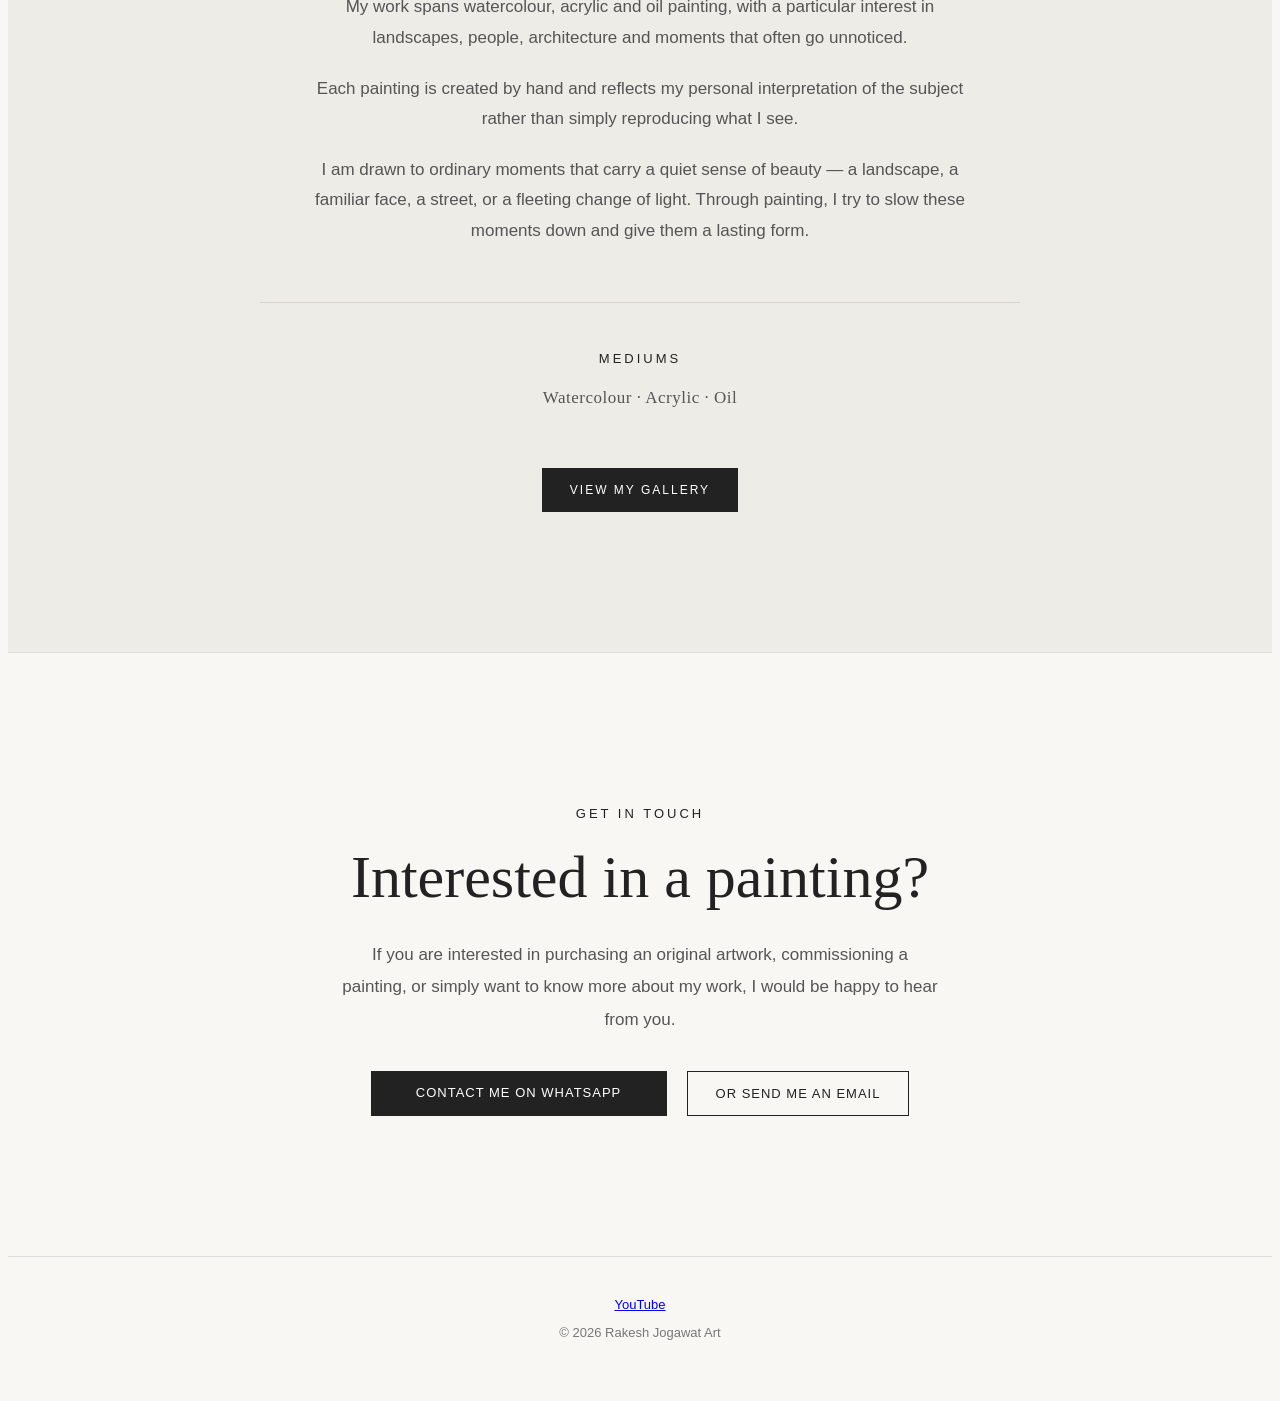
==== commit 62602842: "Update index.html" ====
--- a/index.html
+++ b/index.html
@@ -331,7 +331,12 @@
 ========================== -->
 
 <footer>
-
+    <a href="https://www.youtube.com/@rakeshjogawatart5952"
+       target="_blank"
+       rel="noopener noreferrer"
+       class="youtube-link">
+        YouTube
+    </a>
     <p>
         © 2026 Rakesh Jogawat Art
     </p>
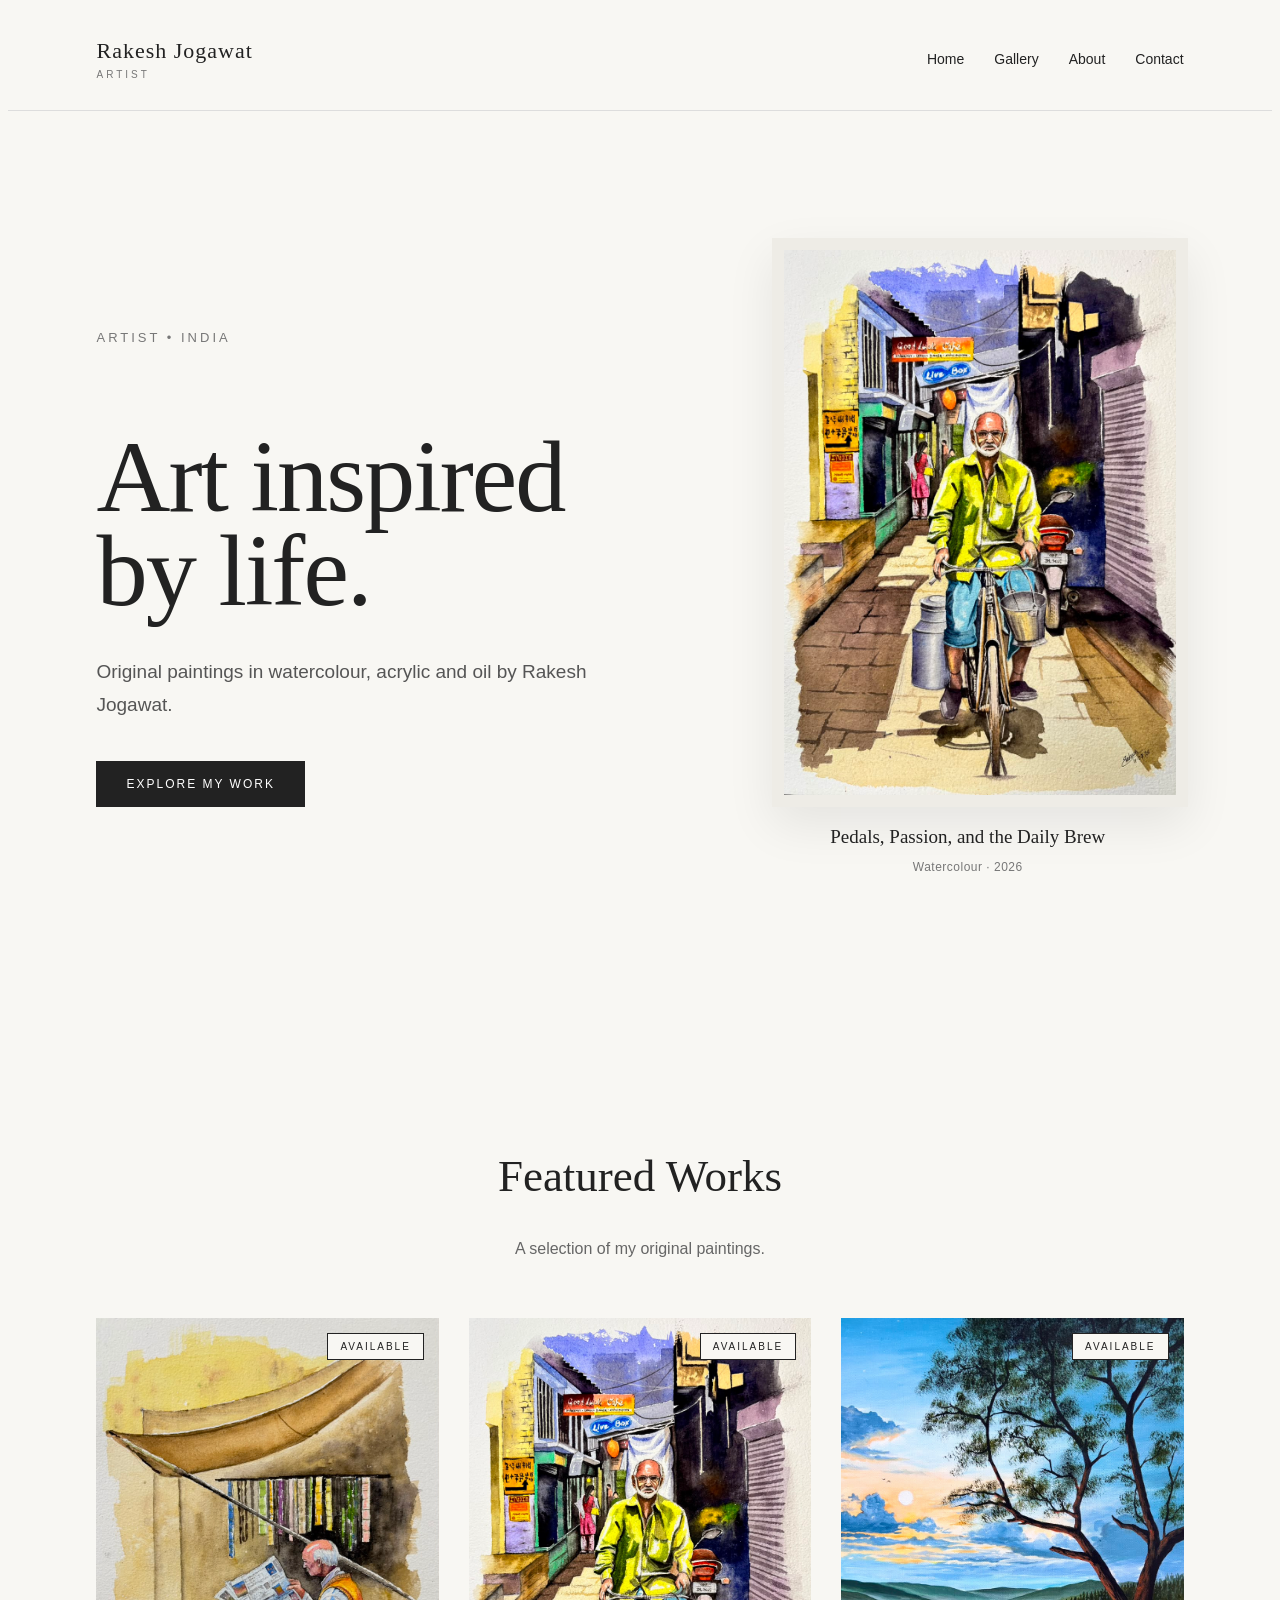
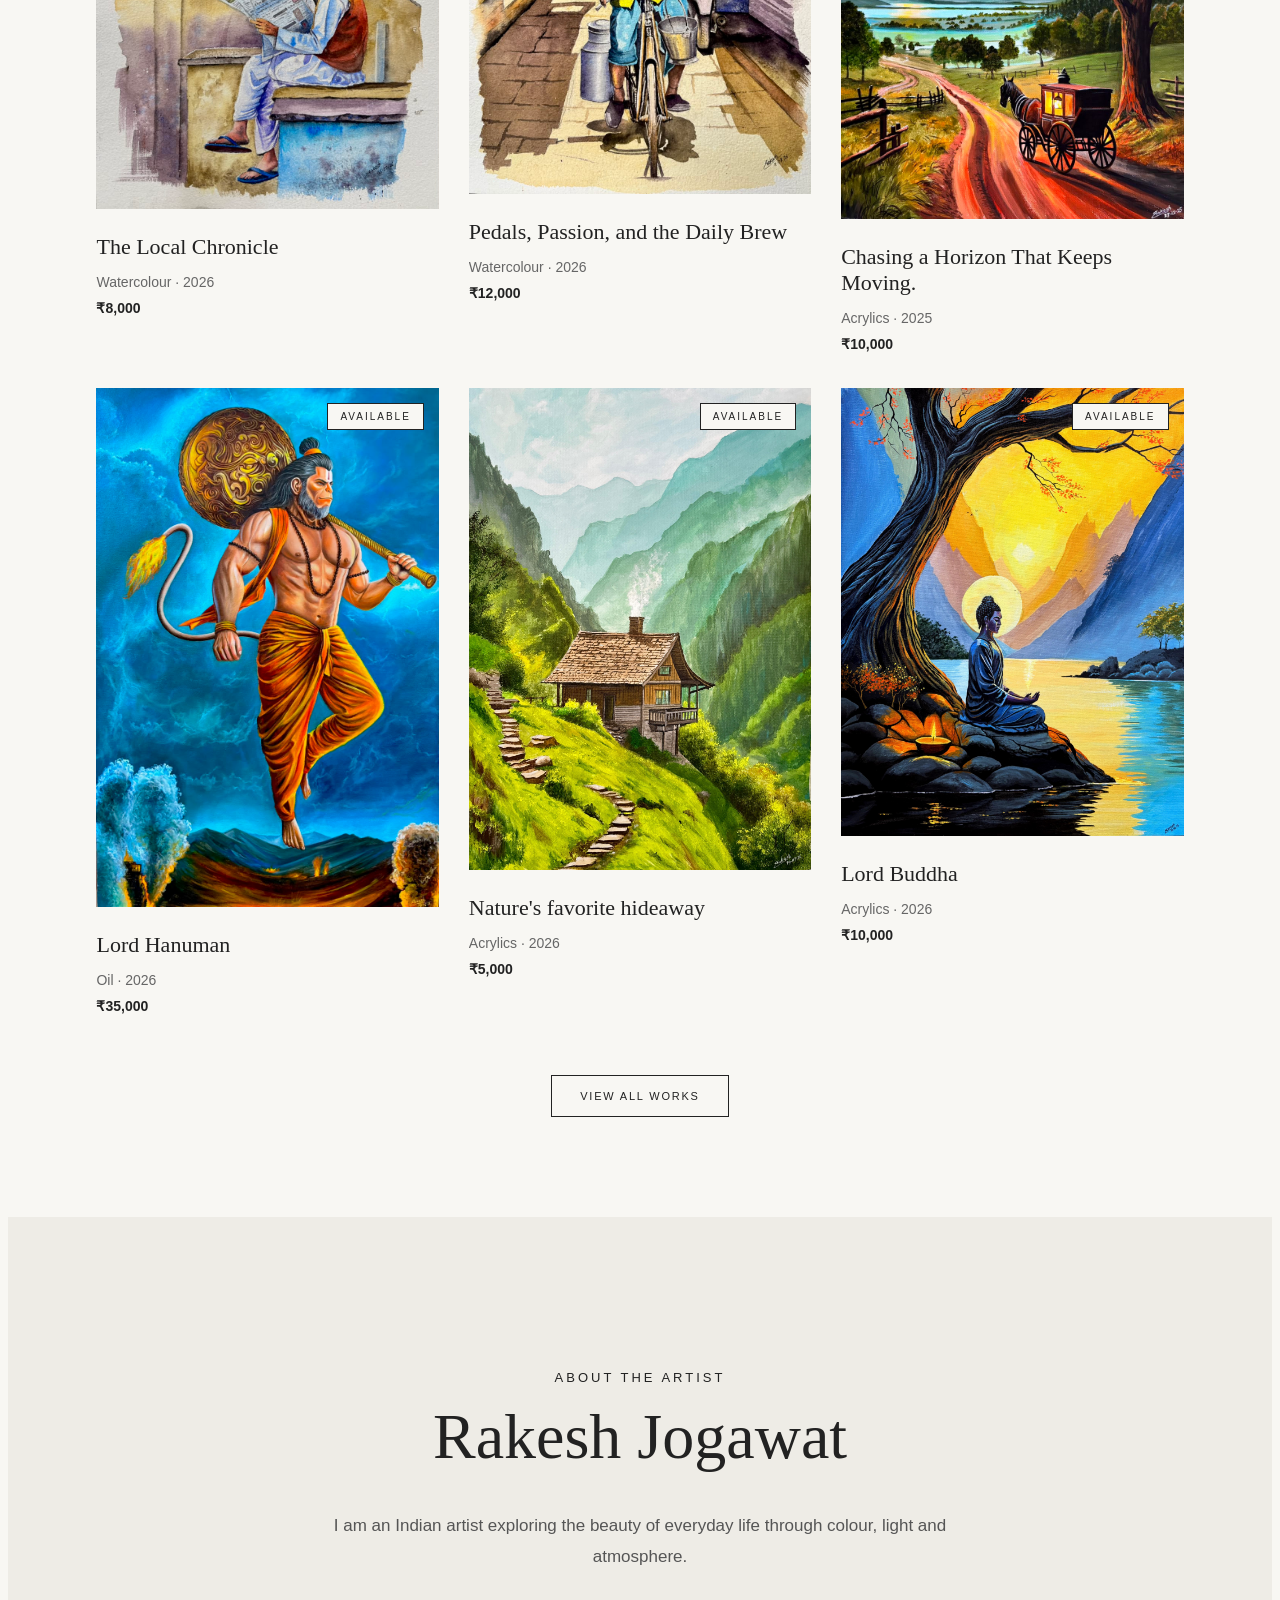
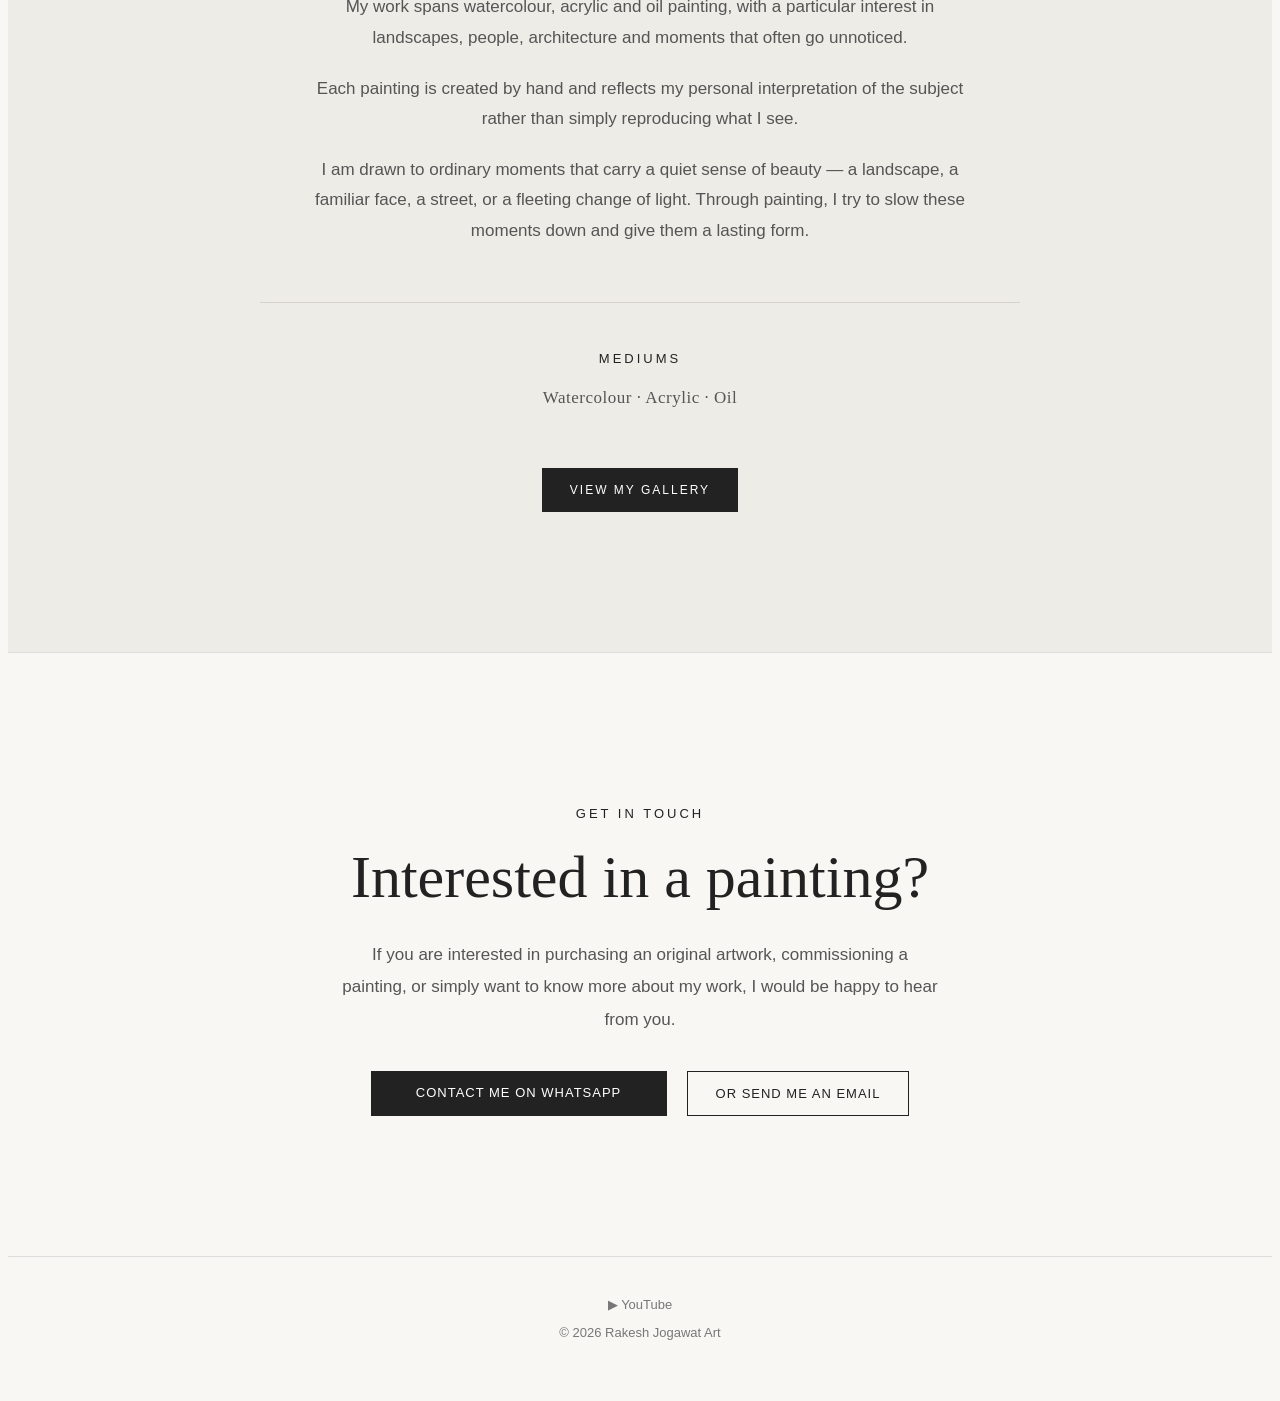
==== commit ffca5c0e: "Update index.html" ====
--- a/index.html
+++ b/index.html
@@ -332,10 +332,13 @@
 
 <footer>
     <a href="https://www.youtube.com/@rakeshjogawatart5952"
-       target="_blank"
-       rel="noopener noreferrer"
-       class="youtube-link">
-        YouTube
+   target="_blank"
+   rel="noopener noreferrer"
+   class="youtube-link">
+
+    <span class="youtube-icon">▶</span>
+    <span>YouTube</span>
+
     </a>
     <p>
         © 2026 Rakesh Jogawat Art
--- a/style.css
+++ b/style.css
@@ -1617,3 +1617,12 @@
     background: #222;
     color: #fff;
 }
+.youtube-link {
+    color: inherit;
+    text-decoration: none;
+    transition: opacity 0.3s ease;
+}
+
+.youtube-link:hover {
+    opacity: 0.7;
+}
